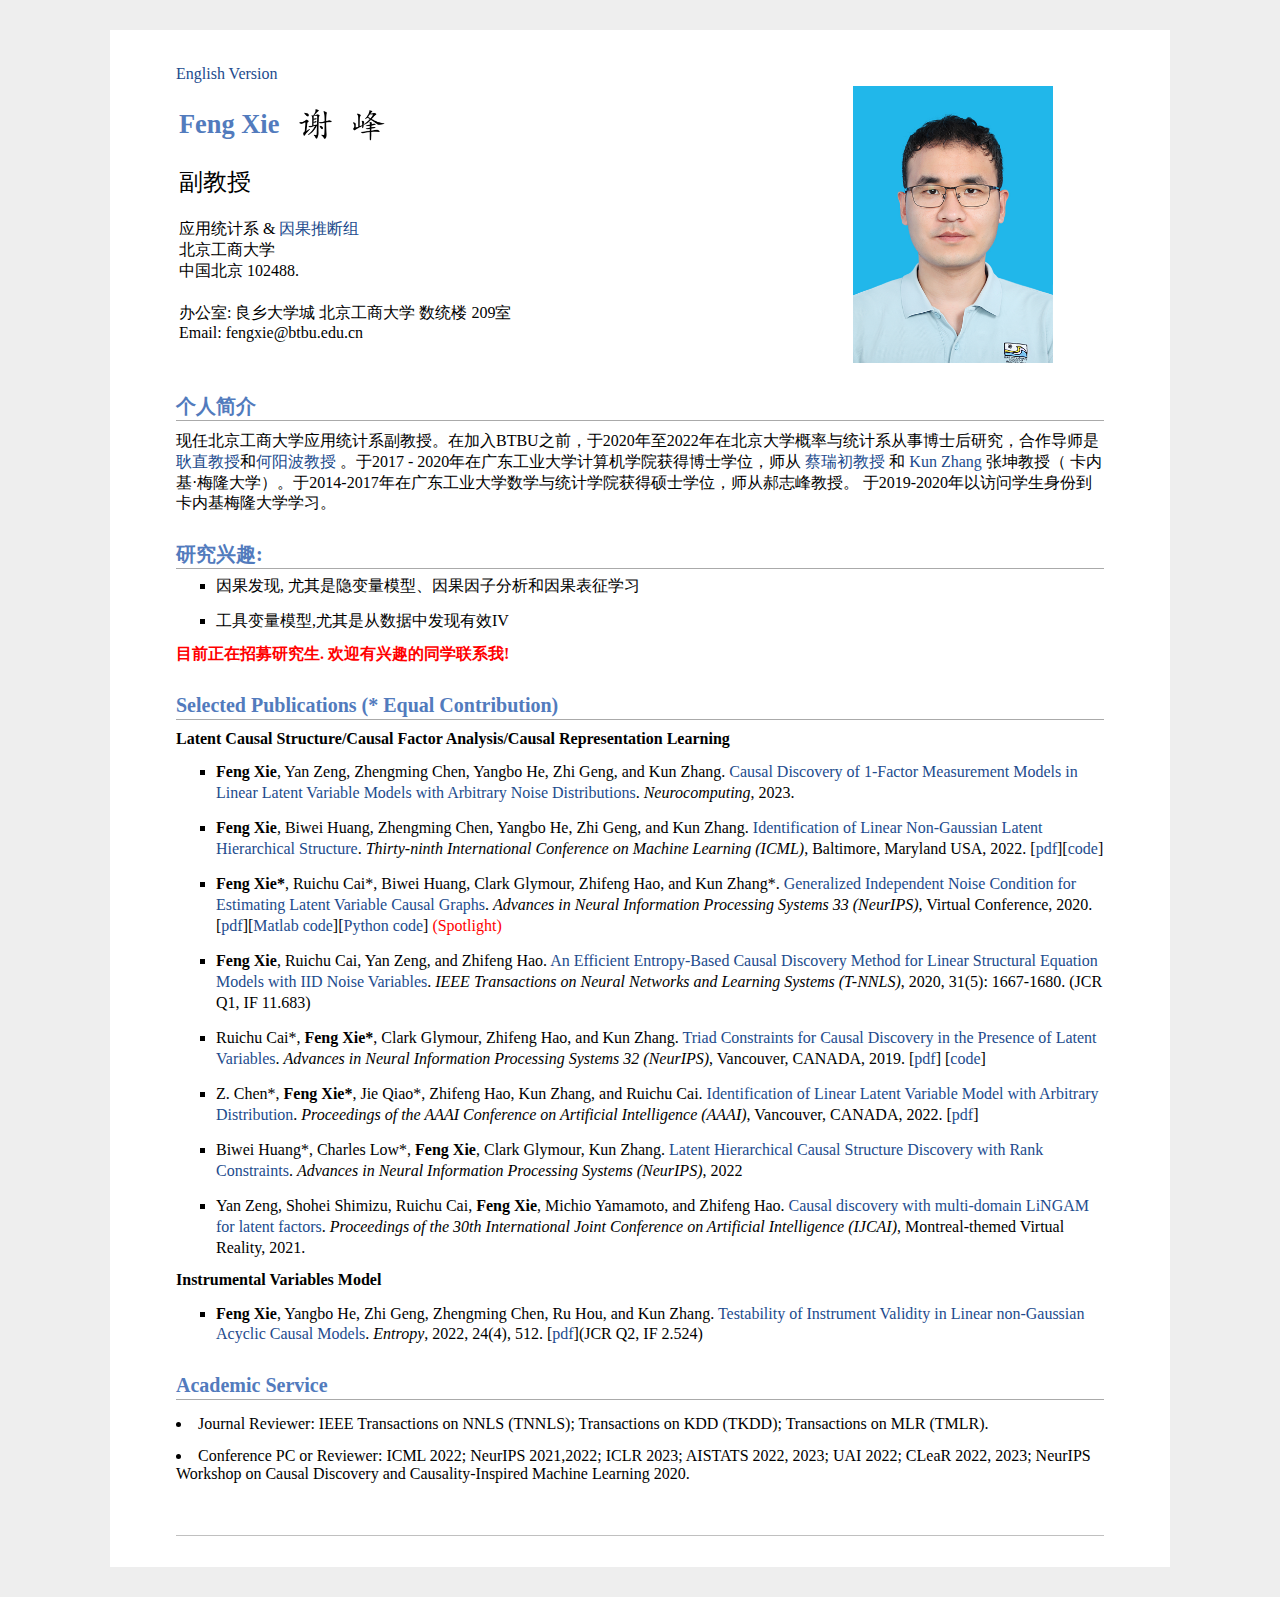
==== cn/index.html @ 1972ca72 "Update index.html" ====
<meta name="description" content="Feng Xie&#39;s home page">
<link rel="stylesheet" href="/jemdoc.css" type="text/css">
<link rel="shortcut icon" href="/BTBU_logo.png">
<title>Feng Xie's Homepage</title>



<body> 
<div id="layout-content" style="margin-top:25px">

	<a  href="/">English Version</a>
		
<table>
    <tbody>
        <tr>
            <td width="670">
                <div id="toptitle">
                    <h1>Feng Xie &nbsp; <img src="/fengxie_cn.png" height="38px" style="margin-bottom:-10px" alt=''></h1>
                </div>
                <p>
                    <FONT size=5 face="Times New Roman">副教授</FONT><br>
                    <br>
                    应用统计系 & <a href="https://btbu-causality.group/" target="_blank">因果推断组</a><br>
                    北京工商大学 <br>
                    中国北京 102488.<br>
                    <br>
                    办公室: 良乡大学城 北京工商大学 数统楼 209室
                    <br>
                    Email: fengxie@btbu.edu.cn
                </p>
            </td>
            <td>
                <img src="/photos/bio-Feng.jpg" border="0" width="200">
            </td>
        </tr>
    </tbody>
</table>

<h2>个人简介</h2>
<p>
    现任北京工商大学应用统计系副教授。在加入BTBU之前，于2020年至2022年在北京大学概率与统计系从事博士后研究，合作导师是<a href="https://www.math.pku.edu.cn/jsdw/ltx/141130 .htm" target="_blank">耿直教授</a>和<a href="http://english.math.pku.edu.cn/peoplefaculty/167.html" target="_blank">何阳波教授 </a>。于2017 - 2020年在广东工业大学计算机学院获得博士学位，师从 <a href="https://sites.google.com/site/cairuichu/" target="_blank">蔡瑞初教授</a> 和 <a href="https://www.andrew.cmu.edu/user/kunz1/index.html" target="_blank">Kun Zhang</a> 张坤教授（ 卡内基·梅隆大学）。于2014-2017年在广东工业大学数学与统计学院获得硕士学位，师从郝志峰教授。 于2019-2020年以访问学生身份到卡内基梅隆大学学习。
</p>

<h2>研究兴趣:</h2>
<p>
<ul>
<li><p>因果发现, 尤其是隐变量模型、因果因子分析和因果表征学习</p>
</li>
<li><p>工具变量模型,尤其是从数据中发现有效IV</p>
</li>
</ul>
</p>
	
<p align="justify"><span style="color:#ff0000"><b>目前正在招募研究生. 欢迎有兴趣的同学联系我! </b></span></p>


<h2>Selected Publications (* Equal Contribution)<small></small></h2>

<!-- <pre><font size="3"><b>* Corresponding author</b></font></pre>-->

<!--<font size="3"><b>Working papers</b></font> 
<ul>
    <li>
        dd
    </li>
</ul>-->

<font size="3"><b>Latent Causal Structure/Causal Factor Analysis/Causal Representation Learning</b></font> 
<ul>
   	<li><p><b>Feng Xie</b>, Yan Zeng, Zhengming Chen, Yangbo He, Zhi Geng, and Kun Zhang. <a href="https://www.sciencedirect.com/science/article/pii/S0925231223000449">Causal Discovery of 1-Factor Measurement Models in Linear Latent Variable Models with Arbitrary Noise Distributions</a>. <i>Neurocomputing</i>, 2023.</p>
   	</li>
	<li><p><b>Feng Xie</b>, Biwei Huang, Zhengming Chen, Yangbo He, Zhi Geng, and Kun Zhang. <a href="https://proceedings.mlr.press/v162/xie22a.html">Identification of Linear Non-Gaussian Latent Hierarchical Structure</a>. <i>Thirty-ninth International Conference on Machine Learning (ICML)</i>, Baltimore, Maryland USA, 2022. [<a href="https://proceedings.mlr.press/v162/xie22a/xie22a.pdf" target="_blank">pdf</a>][<a href="https://media.icml.cc/Conferences/ICML2022/supplementary/xie22a-supp.zip" target="_blank">code</a>]</p>
	</li>
	<li><p><b>Feng Xie*</b>, Ruichu Cai*, Biwei Huang, Clark Glymour, Zhifeng Hao, and Kun Zhang*. <a href="https://proceedings.neurips.cc/paper/2020/file/aa475604668730af60a0a87cc92604da-Paper.pdf">Generalized Independent Noise Condition for Estimating Latent Variable Causal Graphs</a>. <i>Advances in Neural Information Processing Systems 33 (NeurIPS)</i>, Virtual Conference, 2020. [<a href="https://proceedings.neurips.cc/paper/2020/file/aa475604668730af60a0a87cc92604da-Paper.pdf" target="_blank">pdf</a>][<a href="https://github.com/fengxie009/GIN-Condition-for-Estimating-Latent-Variable-Causal-Graphs" target="_blank">Matlab code</a>][<a href="https://github.com/cmu-phil/causal-learn" target="_blank">Python code</a>] <font color="red">(Spotlight)</font></p>
	</li>
	<li><p><b>Feng Xie</b>, Ruichu Cai, Yan Zeng, and Zhifeng Hao. <a href="https://ieeexplore.ieee.org/document/8755268">An Efficient Entropy-Based Causal Discovery Method for Linear Structural Equation Models with IID Noise Variables</a>. <i>IEEE Transactions on Neural Networks and Learning Systems (T-NNLS)</i>, 2020, 31(5): 1667-1680. (JCR Q1, IF 11.683)</p>
	</li>
	<li><p>Ruichu Cai*, <b>Feng Xie*</b>, Clark Glymour, Zhifeng Hao, and Kun Zhang. <a href="https://proceedings.neurips.cc/paper/2019/file/8c66bb19847dd8c21413c5c8c9d68306-Paper.pdf">Triad Constraints for Causal Discovery in the Presence of Latent Variables</a>. <i>Advances in Neural Information Processing Systems 32 (NeurIPS)</i>, Vancouver, CANADA, 2019. [<a href="https://proceedings.neurips.cc/paper/2019/file/8c66bb19847dd8c21413c5c8c9d68306-Paper.pdf" target="_blank">pdf</a>] [<a href="https://github.com/fengxie009/Triad-Constraints-for-Learning-Causal-Structure-of-Latent-Variables" target="_blank">code</a>]</p>
	</li>
	<li><p>Z. Chen*, <b>Feng Xie*</b>, Jie Qiao*, Zhifeng Hao, Kun Zhang, and Ruichu Cai. <a href="https://ojs.aaai.org/index.php/AAAI/article/view/20585">Identification of Linear Latent Variable Model with Arbitrary Distribution</a>. <i>Proceedings of the AAAI Conference on Artificial Intelligence (AAAI)</i>, Vancouver, CANADA, 2022. [<a href="https://www.aaai.org/AAAI22Papers/AAAI-6434.ChenZ.pdf" target="_blank">pdf</a>]</p>
	</li>
	<li><p>Biwei Huang*, Charles Low*, <b>Feng Xie</b>, Clark Glymour, Kun Zhang. <a href="https://openreview.net/forum?id=lIeuKiTZsLY">Latent Hierarchical Causal Structure Discovery with Rank Constraints</a>. <i>Advances in Neural Information Processing Systems (NeurIPS)</i>, 2022</p>
	</li>
<li><p>Yan Zeng, Shohei Shimizu, Ruichu Cai, <b>Feng Xie</b>, Michio Yamamoto, and Zhifeng Hao. <a href="https://www.ijcai.org/proceedings/2021/0289.pdf">Causal discovery with multi-domain LiNGAM for latent factors</a>. <i>Proceedings of the 30th International Joint Conference on Artificial Intelligence (IJCAI)</i>, Montreal-themed Virtual Reality, 2021. </p>
    
</ul>

<font size="3"><b>Instrumental Variables Model</b></font> 
<ul>
    <li><p><b> Feng Xie</b>, Yangbo He, Zhi Geng, Zhengming Chen, Ru Hou, and Kun Zhang. <a href="https://www.mdpi.com/1099-4300/24/4/512">Testability of Instrument Validity in Linear non-Gaussian Acyclic Causal Models</a>. <i>Entropy</i>, 2022, 24(4), 512. [<a href="https://www.mdpi.com/1099-4300/24/4/512/pdf?version=1649611434" target="_blank">pdf</a>](JCR Q2, IF 2.524)</p>
    </li>
    
</ul>



<h2>Academic Service <small></small></h2>
<li>
    Journal Reviewer: IEEE Transactions on NNLS (TNNLS); Transactions on KDD (TKDD); Transactions on MLR (TMLR).
</li>
<li>
    Conference PC or Reviewer: ICML 2022; NeurIPS 2021,2022; ICLR 2023; AISTATS 2022, 2023; UAI 2022; CLeaR 2022, 2023; NeurIPS Workshop on Causal Discovery and Causality-Inspired Machine Learning 2020.
</li>



<div id="footer">
    <div id="footer-text"></div>
</div>

</div>

</body></html>
---- jemdoc.css ----
/* Default css file for jemdoc. */

table#tlayout {
    border: none;
    border-collapse: separate;
    background: white;
}
/*
body {
    background: white;
    padding-bottom: 8px;
    margin: 0;
}
*/
html {
  background-color: #eeeeee;
}

body {
  font-family: Georgia, serif;
  color: #000;
  background-color: #ffffff;
  text-align:left; /* for IE */
  margin-top: 30px;
  margin-bottom: 30px;
  margin-left: auto;
  margin-right: auto;
  padding-left:  50px;
  padding-right: 50px;
  padding-top: 10px;
  padding-bottom: 30px;
  max-width: 960px;
}

#layout-menu {
    background: #f6f6f6;
    border: 1px solid #dddddd;
    padding-top: 0.5em;
    padding-left: 8px;
    padding-right: 8px;
    font-size: 1.0em;
    width: auto;
    white-space: nowrap;
    text-align: left;
    vertical-align: top;
}

#layout-menu td {
    background: #f4f4f4;
    vertical-align: top;
}

#layout-content {
    padding-top: 0.0em;
    padding-left: 1.0em;
    padding-right: 1.0em;
    border: none;
    background: white;
    text-align: left;
    vertical-align: top;
}

#layout-menu a {
    line-height: 1.5em;
    margin-left: 0.5em;
}

tt {
    background: #ffffdd;
}

pre, tt {
    font-size: 90%;
    font-family: monaco, monospace;
}

a, a > tt {
    color: #224b8d;
    text-decoration: none;
}

a:hover {
    border-bottom: 1px gray dotted;
}

#layout-menu a.current:link, #layout-menu a.current:visited {
    color: #022b6d;
    border-bottom: 1px gray solid;
}
#layout-menu a:link, #layout-menu a:visited, #layout-menu a:hover {
    color: #527bbd;
    text-decoration: none;
}
#layout-menu a:hover {
    text-decoration: none;
}

div.menu-category {
    border-bottom: 1px solid gray;
    margin-top: 0.8em;
    padding-top: 0.2em;
    padding-bottom: 0.1em;
    font-weight: bold;
}

div.menu-item {
    padding-left: 16px;
    text-indent: -16px;
}

div#toptitle {
    padding-bottom: 0.2em;
    margin-bottom: 1.5em;
    /*border-bottom: 3px double gray;*/
}

/* Reduce space if we begin the page with a title. */
div#toptitle + h2, div#toptitle + h3 {
    margin-top: 0em;
}

div#subtitle {
    margin-top: 0.0em;
    margin-bottom: 0.0em;
    padding-top: 0em;
    padding-bottom: 0.1em;
}

em {
    font-style: italic;
}

strong {
    font-weight: bold;
}


h1, h2, h3 {
    color: #527bbd;
    margin-top: 0.7em;
    margin-bottom: 0.5em;
    padding-bottom: 0.2em;
    line-height: 1.0;
    padding-top: 0.5em;
    border-bottom: 1px solid #aaaaaa;
}

h1 {
    font-size: 165%;
    padding-bottom: 0.3em;
}

h2 {
    padding-top: 0.8em;
    font-size: 125%;
}

h2 + h3 {
    padding-top: 0.2em;
}

h3 {
    font-size: 110%;
    border-bottom: none;
}

p {
    margin-top: 0.0em;
    margin-bottom: 0.8em;
    padding: 0;
    line-height: 1.3;
}

pre {
    padding: 0;
    margin: 0;
}

div#footer {
    font-size: small;
    border-top: 1px solid #c0c0c0;
    padding-top: 0.1em;
    margin-top: 4.0em;
    color: #c0c0c0;
}

div#footer a {
    color: #80a0b0;
}

div#footer-text {
    float: left;
    padding-bottom: 8px;
}

ul, ol, dl {
    margin-top: 0.2em;
    padding-top: 0;
    margin-bottom: 0.8em;
}

dt {
    margin-top: 0.5em;
    margin-bottom: 0;
}

dl {
    margin-left: 20px;
}

dd {
    color: #222222;
}

dd > *:first-child {
    margin-top: 0;
}

ul {
    list-style-position: outside;
    list-style-type: square;
}

p + ul, p + ol {
    margin-top: -0.5em;
}

li {
    margin-top:0.9em;
}

ol {
    list-style-position: outside;
    list-style-type: decimal;
}

li p, dd p {
    margin-bottom: 0.3em;
}


ol ol {
    list-style-type: lower-alpha;
}

ol ol ol {
    list-style-type: lower-roman;
}

p + div.codeblock {
    margin-top: -0.6em;
}

div.codeblock, div.infoblock {
    margin-right: 0%;
    margin-top: 1.2em;
    margin-bottom: 1.3em;
}

div.blocktitle {
    font-weight: bold;
    color: #cd7b62;
    margin-top: 1.2em;
    margin-bottom: 0.1em;
}

div.blockcontent {
    border: 1px solid silver;
    padding: 0.3em 0.5em;
}

div.infoblock > div.blockcontent {
    background: #ffffee;
}

div.blockcontent p + ul, div.blockcontent p + ol {
    margin-top: 0.4em;
}

div.infoblock p {
    margin-bottom: 0em;
}

div.infoblock li p, div.infoblock dd p {
    margin-bottom: 0.5em;
}

div.infoblock p + p {
    margin-top: 0.8em;
}

div.codeblock > div.blockcontent {
    background: #f6f6f6;
}

span.pycommand {
    color: #000070;
}

span.statement {
    color: #008800;
}
span.builtin {
    color: #000088;
}
span.special {
    color: #990000;
}
span.operator {
    color: #880000;
}
span.error {
    color: #aa0000;
}
span.comment, span.comment > *, span.string, span.string > * {
    color: #606060;
}

@media print {
    #layout-menu { display: none; }
}

#fwtitle {
    margin: 2px;
}

#fwtitle #toptitle {
    padding-left: 0.5em;
    margin-bottom: 0.5em;
}

#layout-content h1:first-child, #layout-content h2:first-child, #layout-content h3:first-child {
    margin-top: -0.7em;
}

div#toptitle h1, #layout-content div#toptitle h1 {
    margin-bottom: 0.0em;
    padding-bottom: 0.1em;
    padding-top: 0;
    margin-top: 0.5em;
    border-bottom: none;
}

img.eq {
    padding: 0;
    padding-left: 0.1em;
    padding-right: 0.1em;
    margin: 0;
}

img.eqwl {
    padding-left: 2em;
    padding-top: 0.6em;
    padding-bottom: 0.2em;
    margin: 0;
}

table + table {
    margin-top: 1em;
}

tr.heading {
    font-weight: bold;
    border-bottom: 2px solid black;
}

img {
    border: none;
}

table.imgtable, table.imgtable td {
    border: none;
    text-align: left;
}
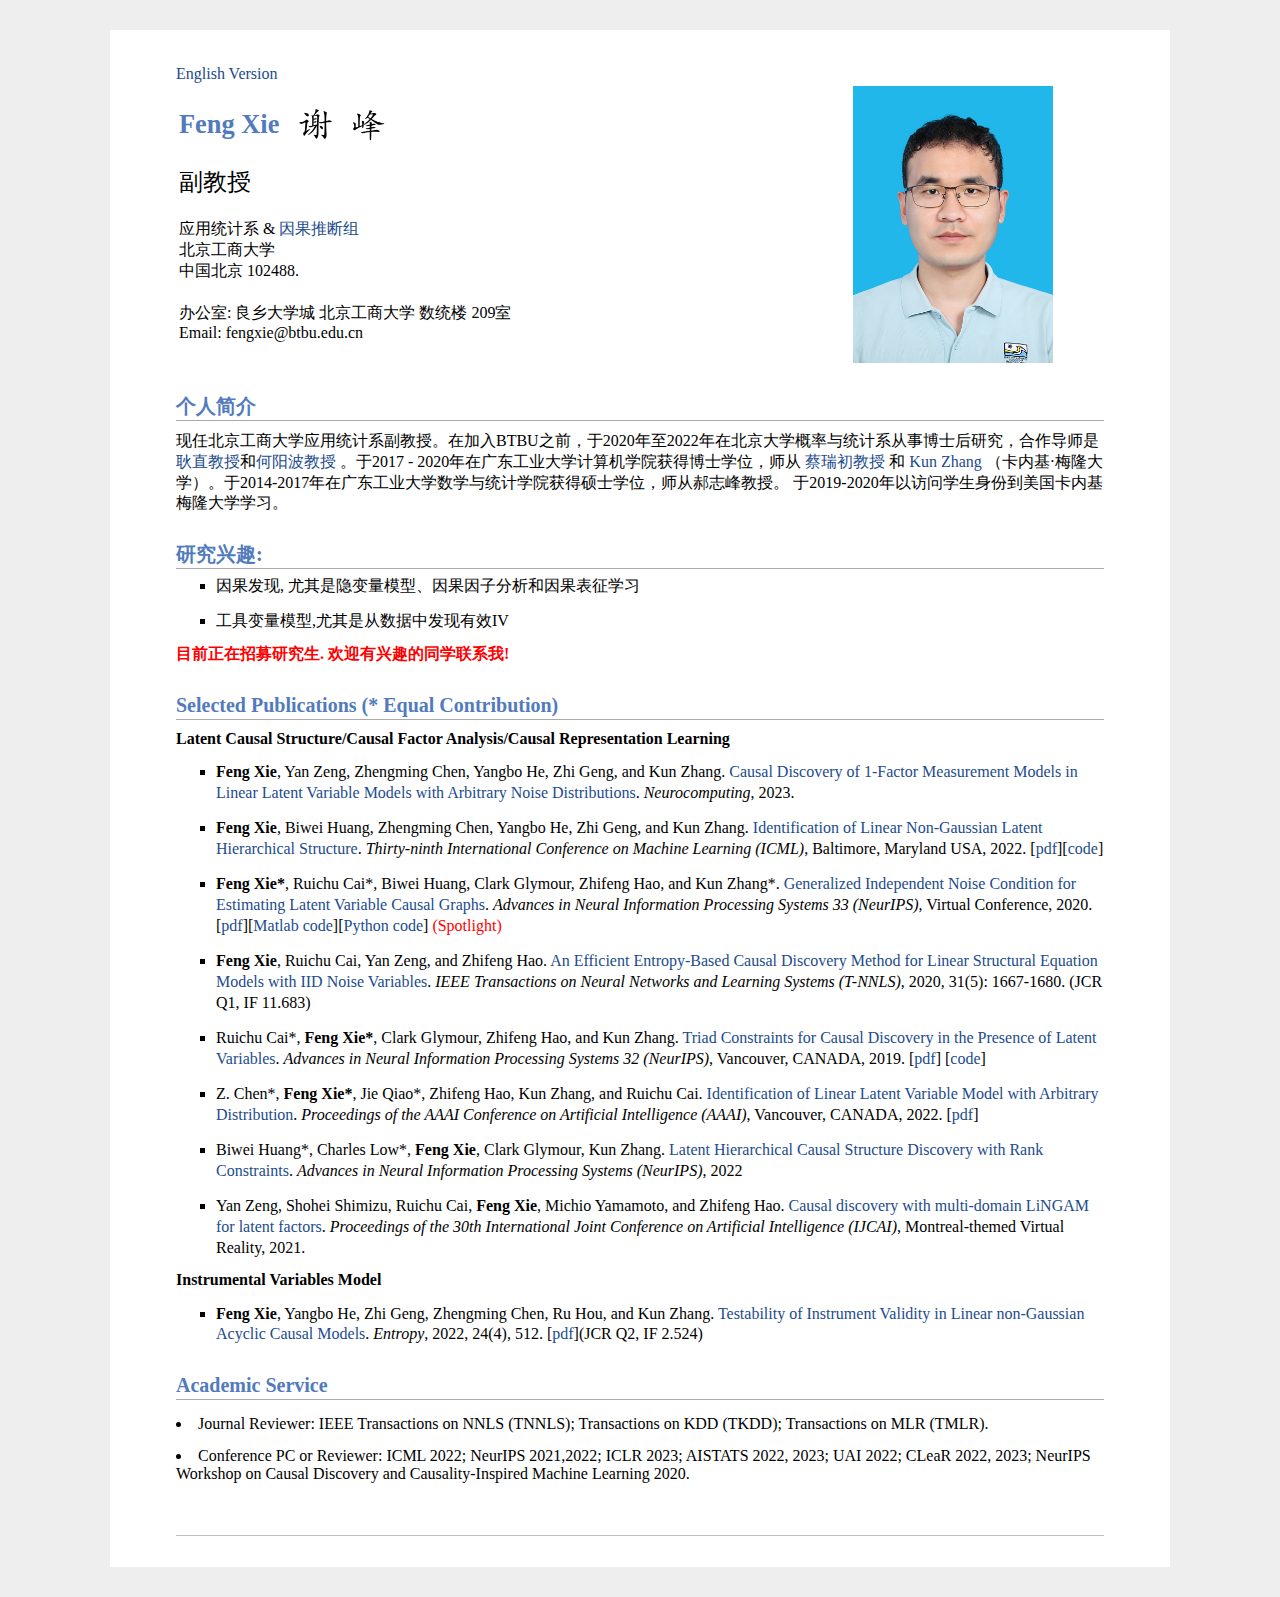
==== commit 1da0b672: "Update index.html" ====
--- a/cn/index.html
+++ b/cn/index.html
@@ -38,7 +38,7 @@
 
 <h2>个人简介</h2>
 <p>
-    现任北京工商大学应用统计系副教授。在加入BTBU之前，于2020年至2022年在北京大学概率与统计系从事博士后研究，合作导师是<a href="https://www.math.pku.edu.cn/jsdw/ltx/141130 .htm" target="_blank">耿直教授</a>和<a href="http://english.math.pku.edu.cn/peoplefaculty/167.html" target="_blank">何阳波教授 </a>。于2017 - 2020年在广东工业大学计算机学院获得博士学位，师从 <a href="https://sites.google.com/site/cairuichu/" target="_blank">蔡瑞初教授</a> 和 <a href="https://www.andrew.cmu.edu/user/kunz1/index.html" target="_blank">Kun Zhang</a> 张坤教授（ 卡内基·梅隆大学）。于2014-2017年在广东工业大学数学与统计学院获得硕士学位，师从郝志峰教授。 于2019-2020年以访问学生身份到卡内基梅隆大学学习。
+    现任北京工商大学应用统计系副教授。在加入BTBU之前，于2020年至2022年在北京大学概率与统计系从事博士后研究，合作导师是<a href="https://www.math.pku.edu.cn/jsdw/ltx/141130 .htm" target="_blank">耿直教授</a>和<a href="http://english.math.pku.edu.cn/peoplefaculty/167.html" target="_blank">何阳波教授 </a>。于2017 - 2020年在广东工业大学计算机学院获得博士学位，师从 <a href="https://sites.google.com/site/cairuichu/" target="_blank">蔡瑞初教授</a> 和 <a href="https://www.andrew.cmu.edu/user/kunz1/index.html" target="_blank">Kun Zhang</a> （卡内基·梅隆大学）。于2014-2017年在广东工业大学数学与统计学院获得硕士学位，师从郝志峰教授。 于2019-2020年以访问学生身份到美国卡内基梅隆大学学习。
 </p>
 
 <h2>研究兴趣:</h2>
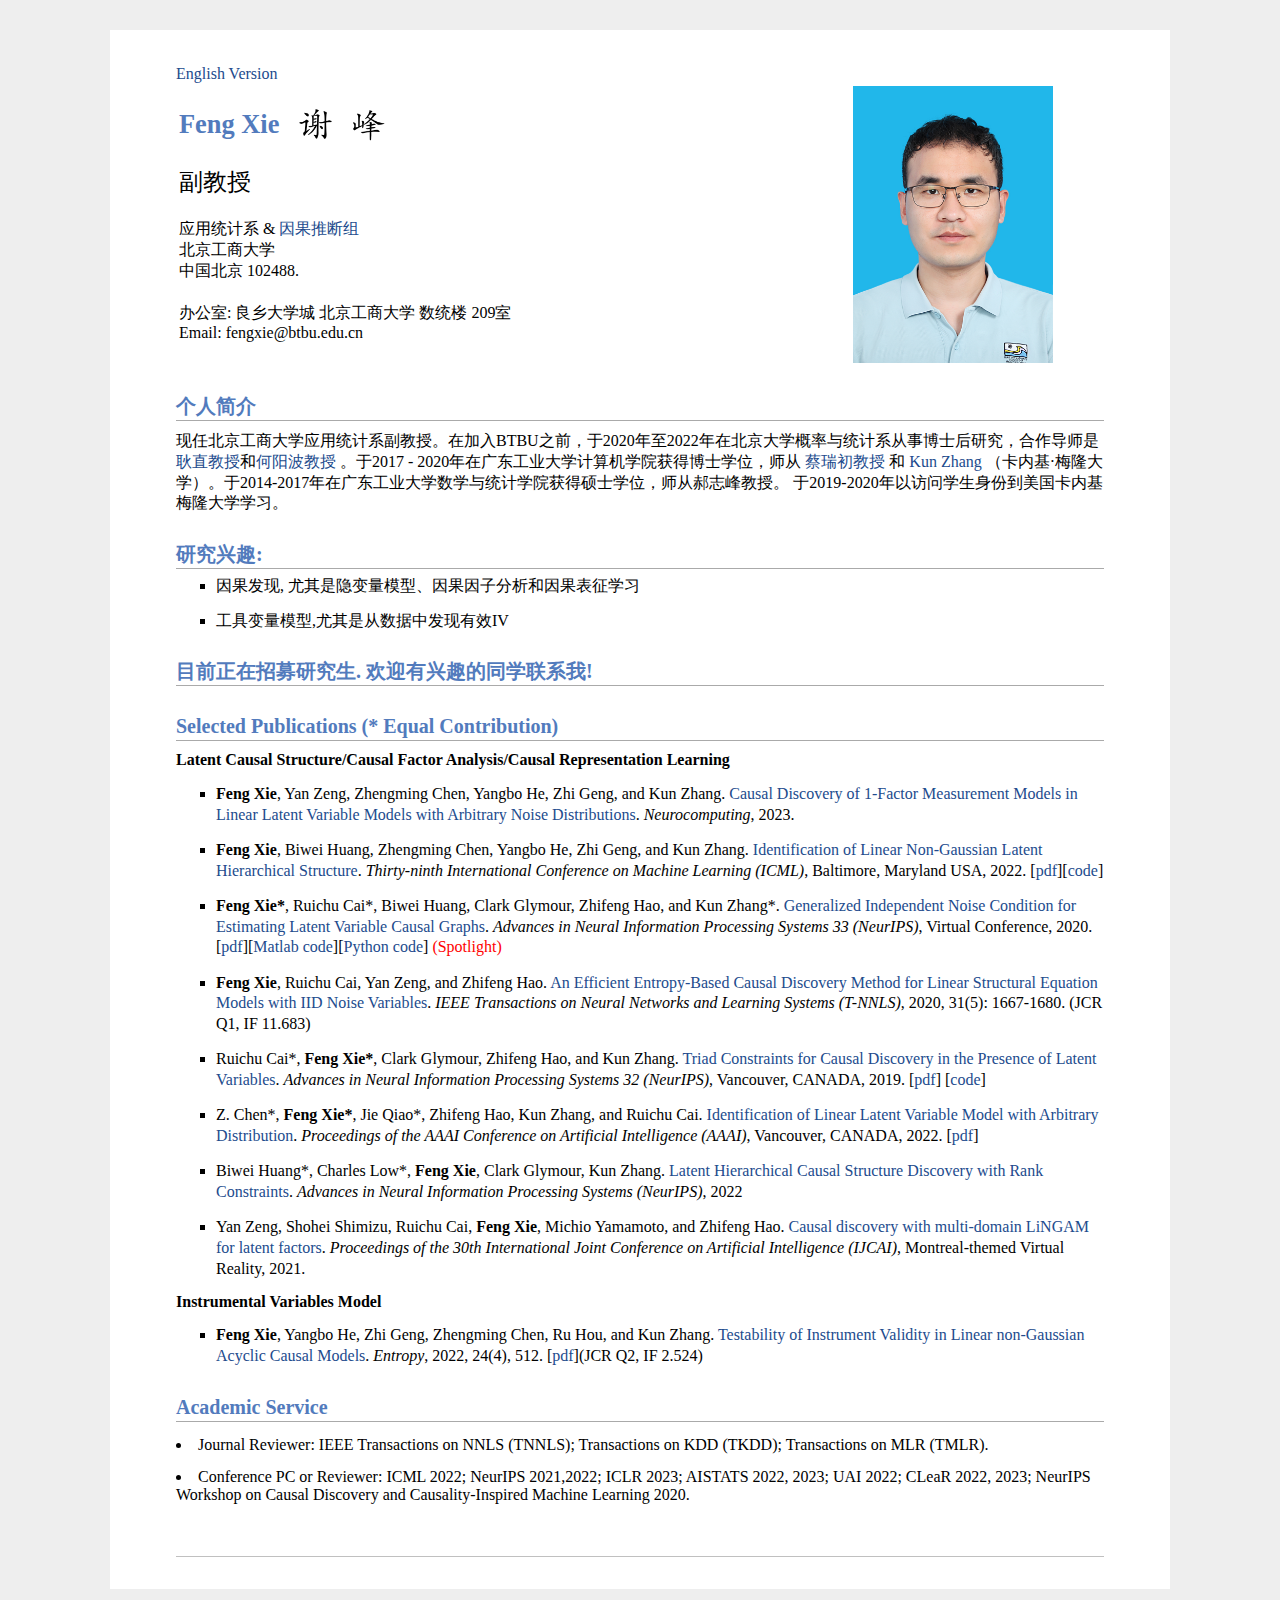
==== commit 3c3dada4: "Update index.html" ====
--- a/cn/index.html
+++ b/cn/index.html
@@ -51,7 +51,7 @@
 </ul>
 </p>
 	
-<p align="justify"><span style="color:#ff0000"><b>目前正在招募研究生. 欢迎有兴趣的同学联系我! </b></span></p>
+<p align="justify"><span style="color:#ff0000"><h2>目前正在招募研究生. 欢迎有兴趣的同学联系我! </h2></span></p>
 
 
 <h2>Selected Publications (* Equal Contribution)<small></small></h2>
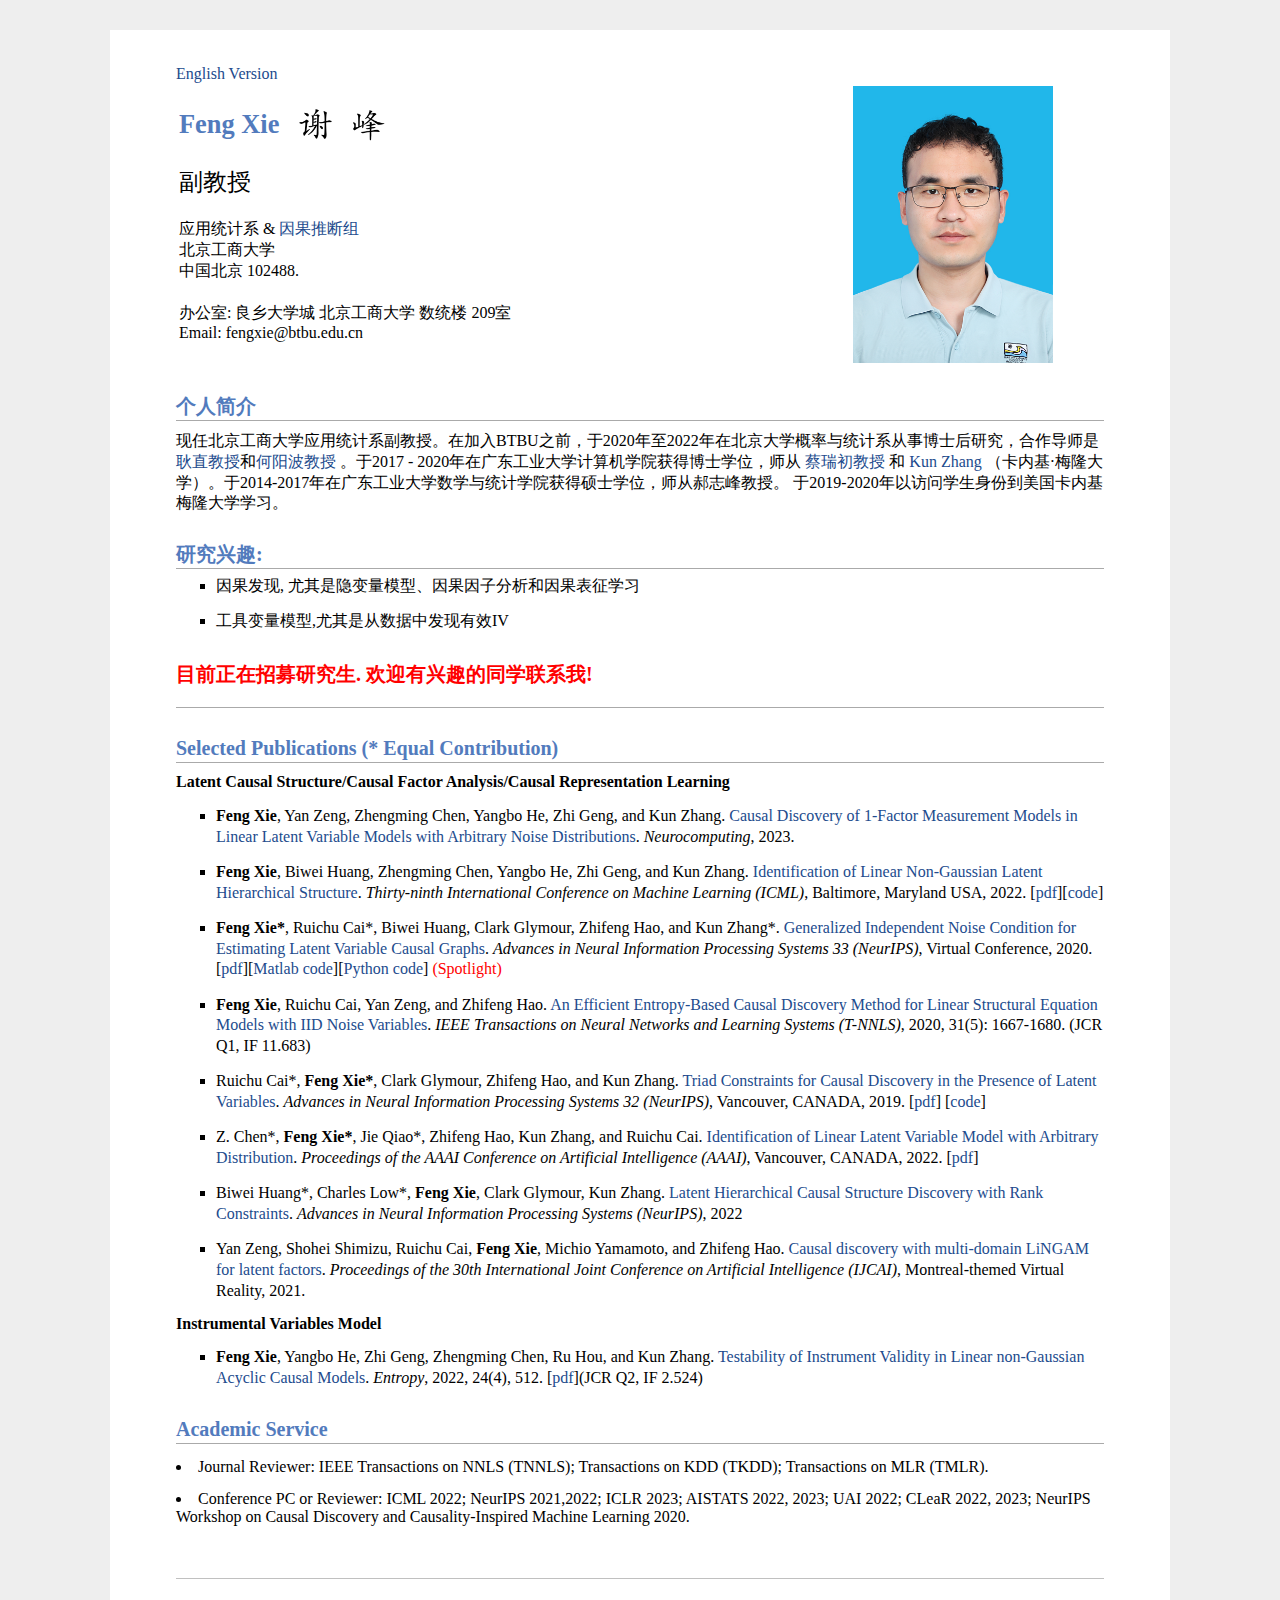
==== commit 83586e2f: "Update index.html" ====
--- a/cn/index.html
+++ b/cn/index.html
@@ -51,7 +51,7 @@
 </ul>
 </p>
 	
-<p align="justify"><span style="color:#ff0000"><h2>目前正在招募研究生. 欢迎有兴趣的同学联系我! </h2></span></p>
+<h2><p align="justify"><span style="color:#ff0000">目前正在招募研究生. 欢迎有兴趣的同学联系我! </h2></span></p>
 
 
 <h2>Selected Publications (* Equal Contribution)<small></small></h2>
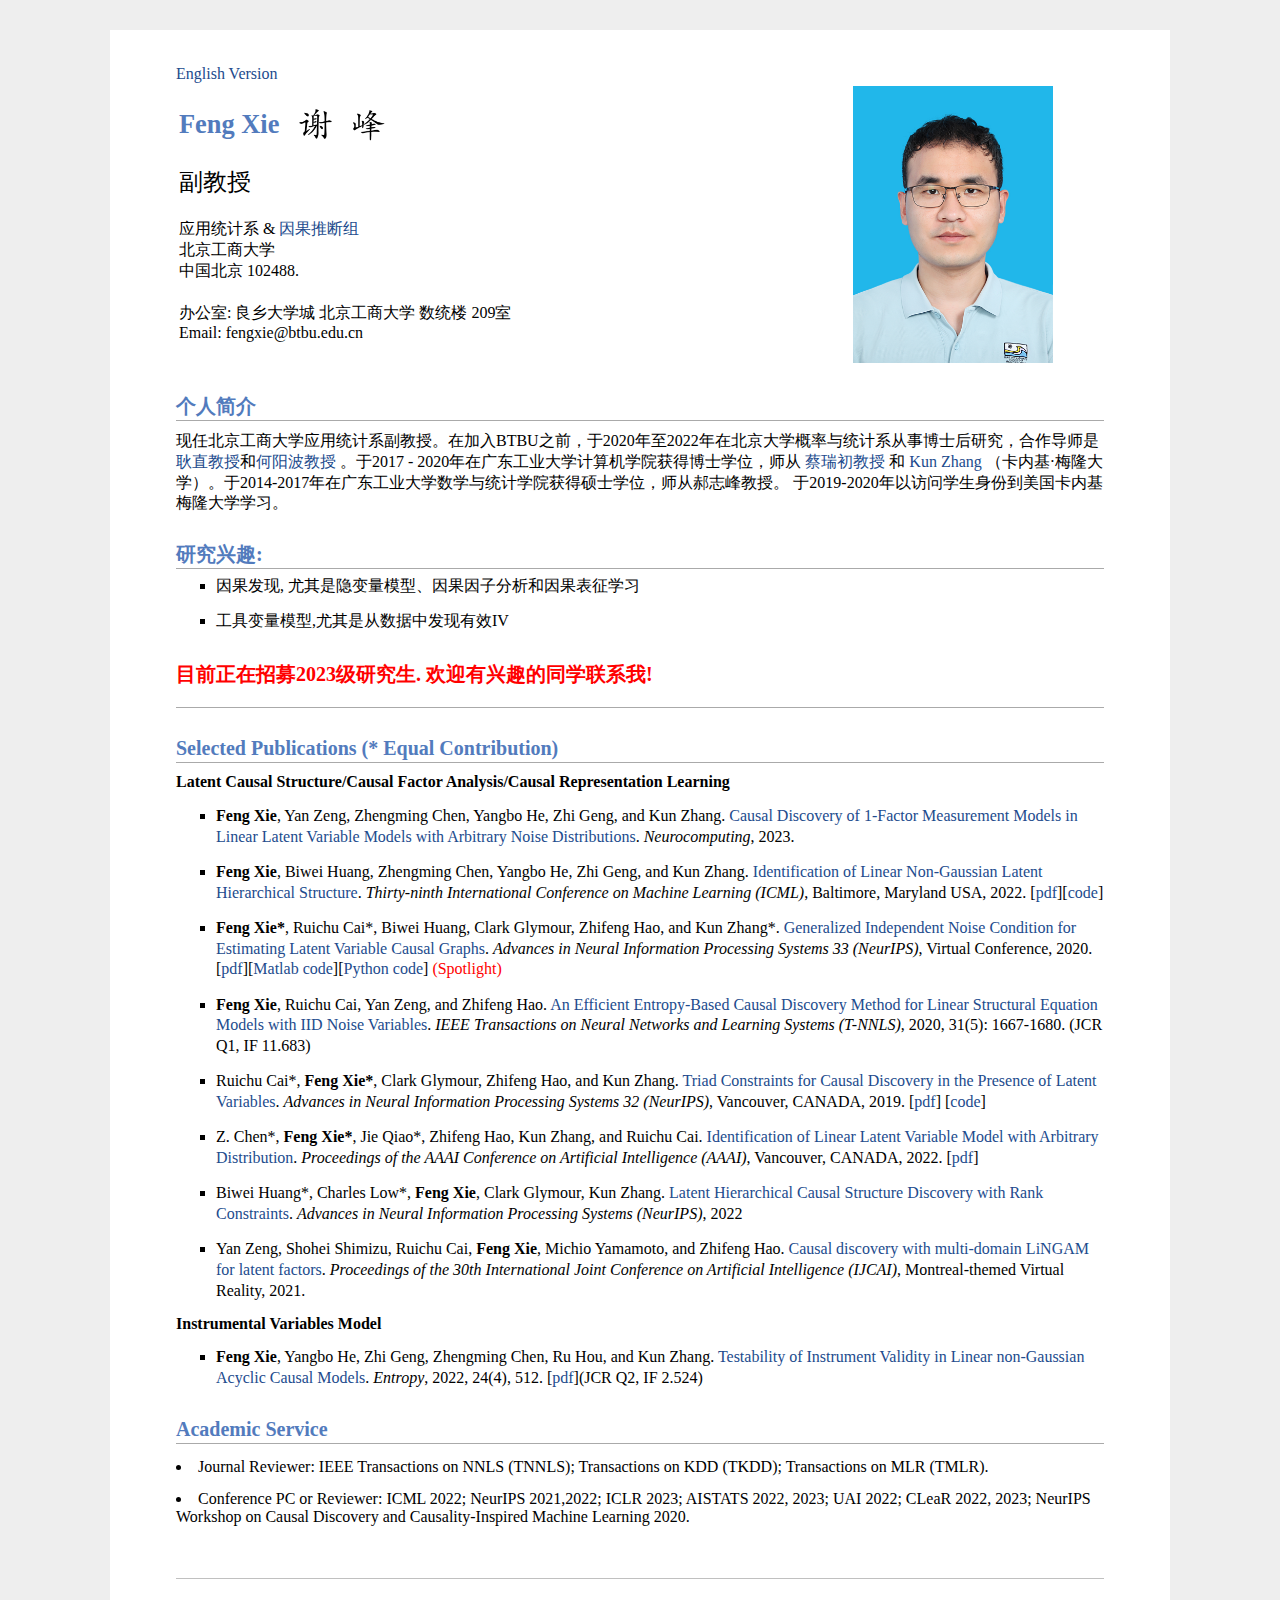
==== commit 4d6f25b1: "Update index.html" ====
--- a/cn/index.html
+++ b/cn/index.html
@@ -51,7 +51,7 @@
 </ul>
 </p>
 	
-<h2><p align="justify"><span style="color:#ff0000">目前正在招募研究生. 欢迎有兴趣的同学联系我! </h2></span></p>
+<h2><p align="justify"><span style="color:#ff0000">目前正在招募2023级研究生. 欢迎有兴趣的同学联系我! </span></p></h2>
 
 
 <h2>Selected Publications (* Equal Contribution)<small></small></h2>
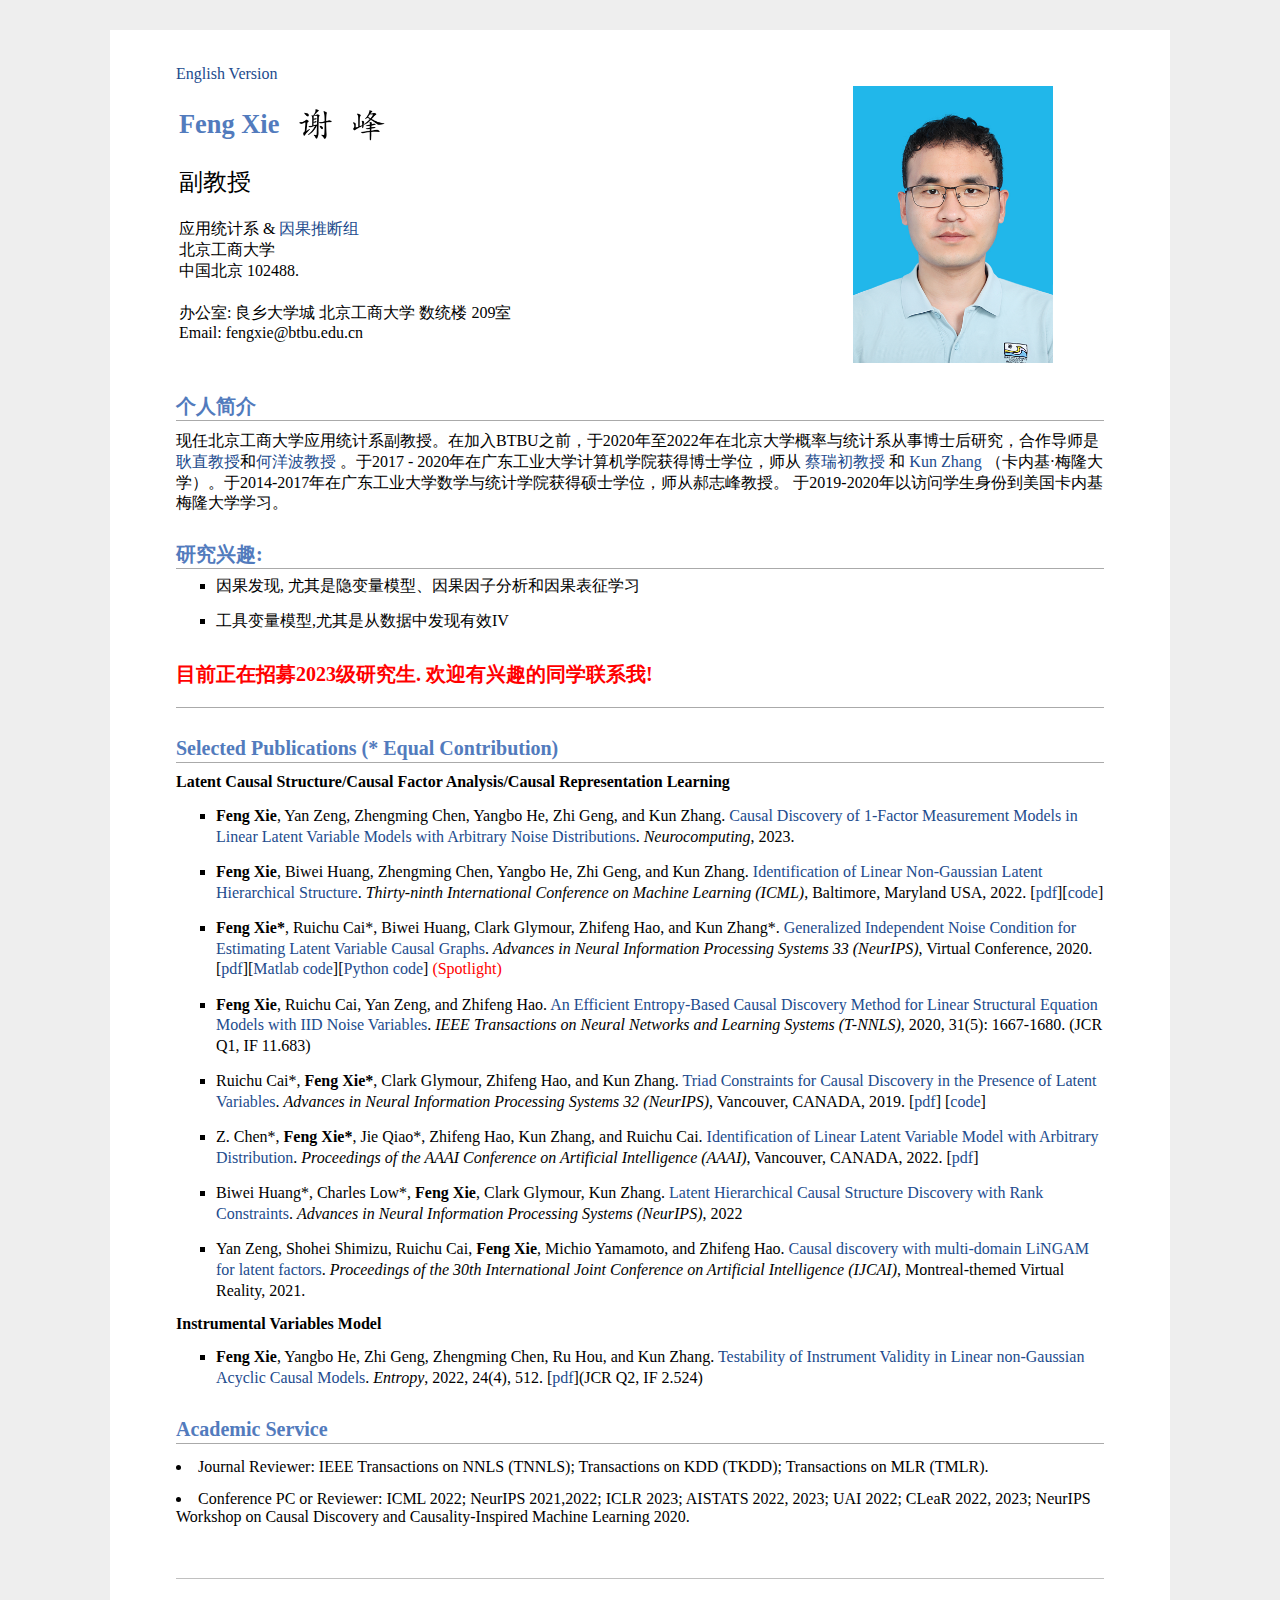
==== commit 228470c1: "Update index.html" ====
--- a/cn/index.html
+++ b/cn/index.html
@@ -38,7 +38,7 @@
 
 <h2>个人简介</h2>
 <p>
-    现任北京工商大学应用统计系副教授。在加入BTBU之前，于2020年至2022年在北京大学概率与统计系从事博士后研究，合作导师是<a href="https://www.math.pku.edu.cn/jsdw/ltx/141130 .htm" target="_blank">耿直教授</a>和<a href="http://english.math.pku.edu.cn/peoplefaculty/167.html" target="_blank">何阳波教授 </a>。于2017 - 2020年在广东工业大学计算机学院获得博士学位，师从 <a href="https://sites.google.com/site/cairuichu/" target="_blank">蔡瑞初教授</a> 和 <a href="https://www.andrew.cmu.edu/user/kunz1/index.html" target="_blank">Kun Zhang</a> （卡内基·梅隆大学）。于2014-2017年在广东工业大学数学与统计学院获得硕士学位，师从郝志峰教授。 于2019-2020年以访问学生身份到美国卡内基梅隆大学学习。
+    现任北京工商大学应用统计系副教授。在加入BTBU之前，于2020年至2022年在北京大学概率与统计系从事博士后研究，合作导师是<a href="https://www.math.pku.edu.cn/jsdw/ltx/141130 .htm" target="_blank">耿直教授</a>和<a href="http://english.math.pku.edu.cn/peoplefaculty/167.html" target="_blank">何洋波教授 </a>。于2017 - 2020年在广东工业大学计算机学院获得博士学位，师从 <a href="https://sites.google.com/site/cairuichu/" target="_blank">蔡瑞初教授</a> 和 <a href="https://www.andrew.cmu.edu/user/kunz1/index.html" target="_blank">Kun Zhang</a> （卡内基·梅隆大学）。于2014-2017年在广东工业大学数学与统计学院获得硕士学位，师从郝志峰教授。 于2019-2020年以访问学生身份到美国卡内基梅隆大学学习。
 </p>
 
 <h2>研究兴趣:</h2>
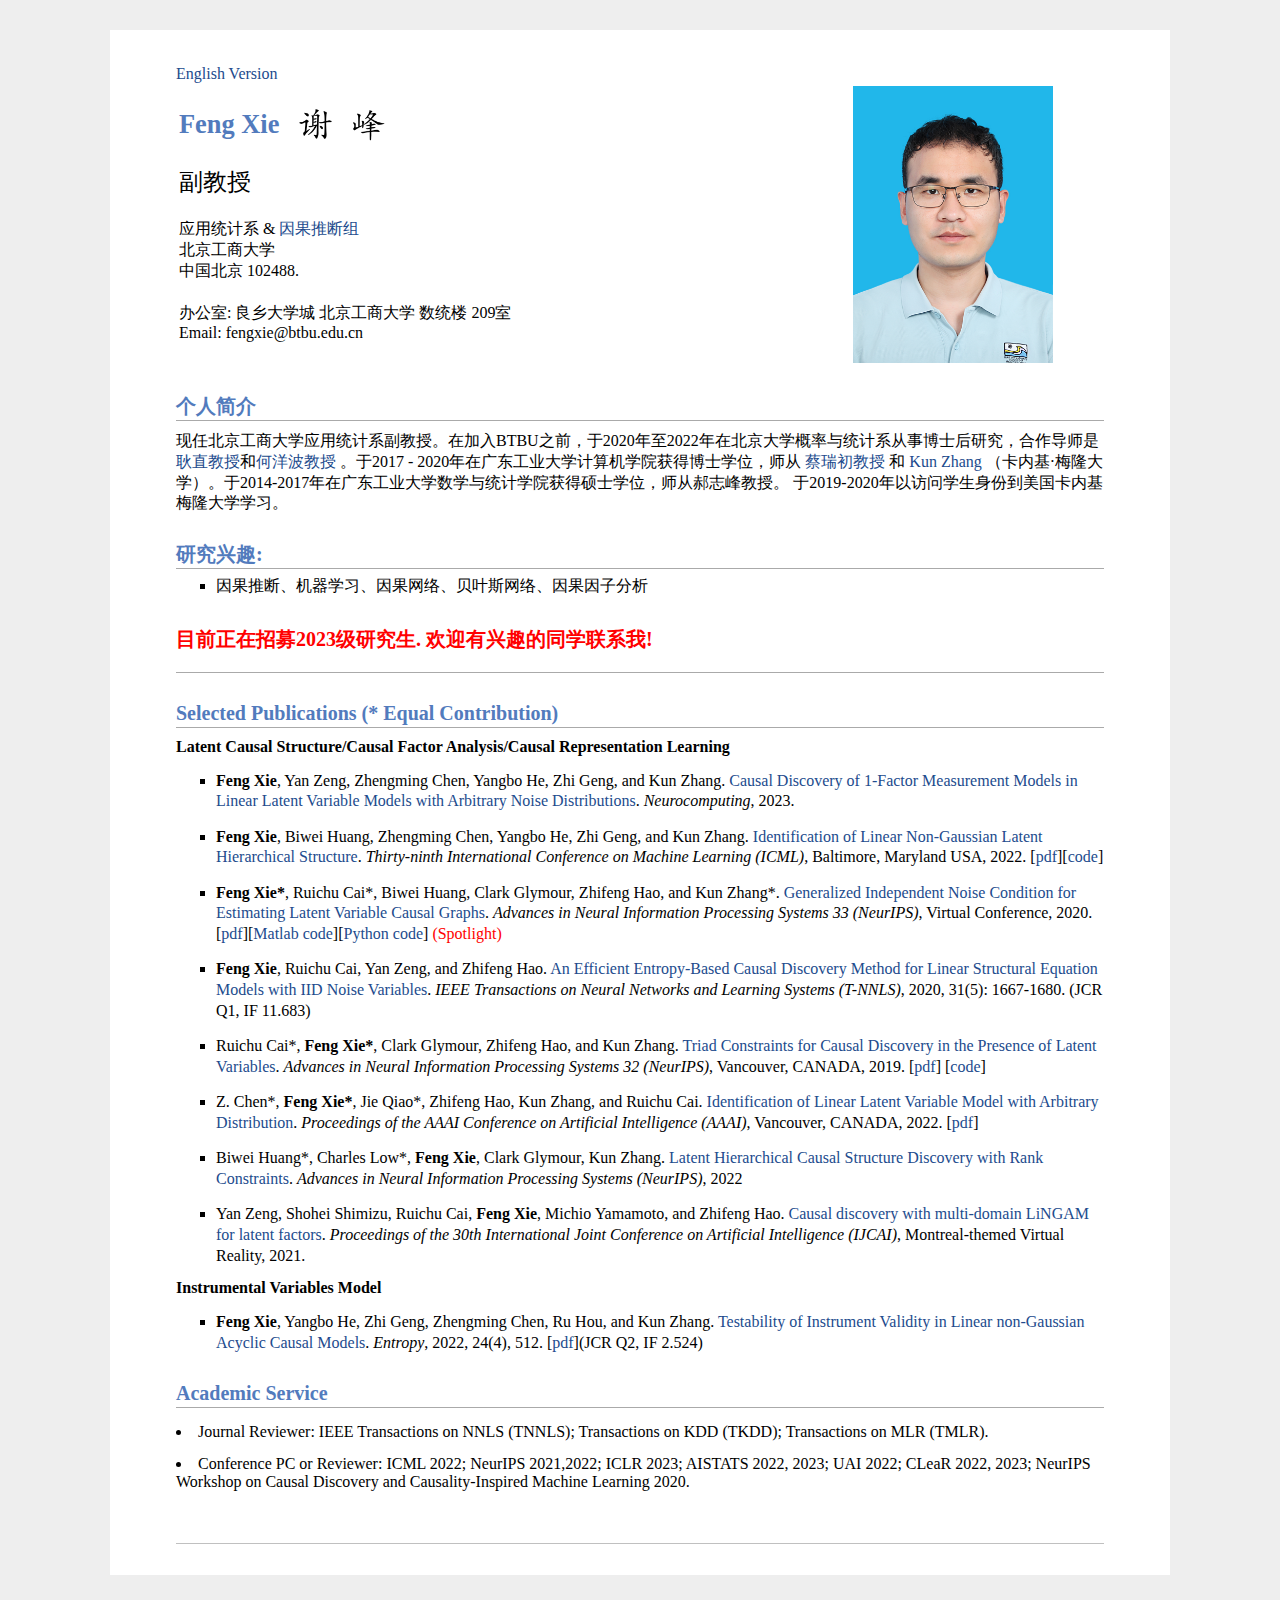
==== commit d797c613: "Update index.html" ====
--- a/cn/index.html
+++ b/cn/index.html
@@ -44,9 +44,7 @@
 <h2>研究兴趣:</h2>
 <p>
 <ul>
-<li><p>因果发现, 尤其是隐变量模型、因果因子分析和因果表征学习</p>
-</li>
-<li><p>工具变量模型,尤其是从数据中发现有效IV</p>
+<li><p>因果推断、机器学习、因果网络、贝叶斯网络、因果因子分析</p>
 </li>
 </ul>
 </p>
